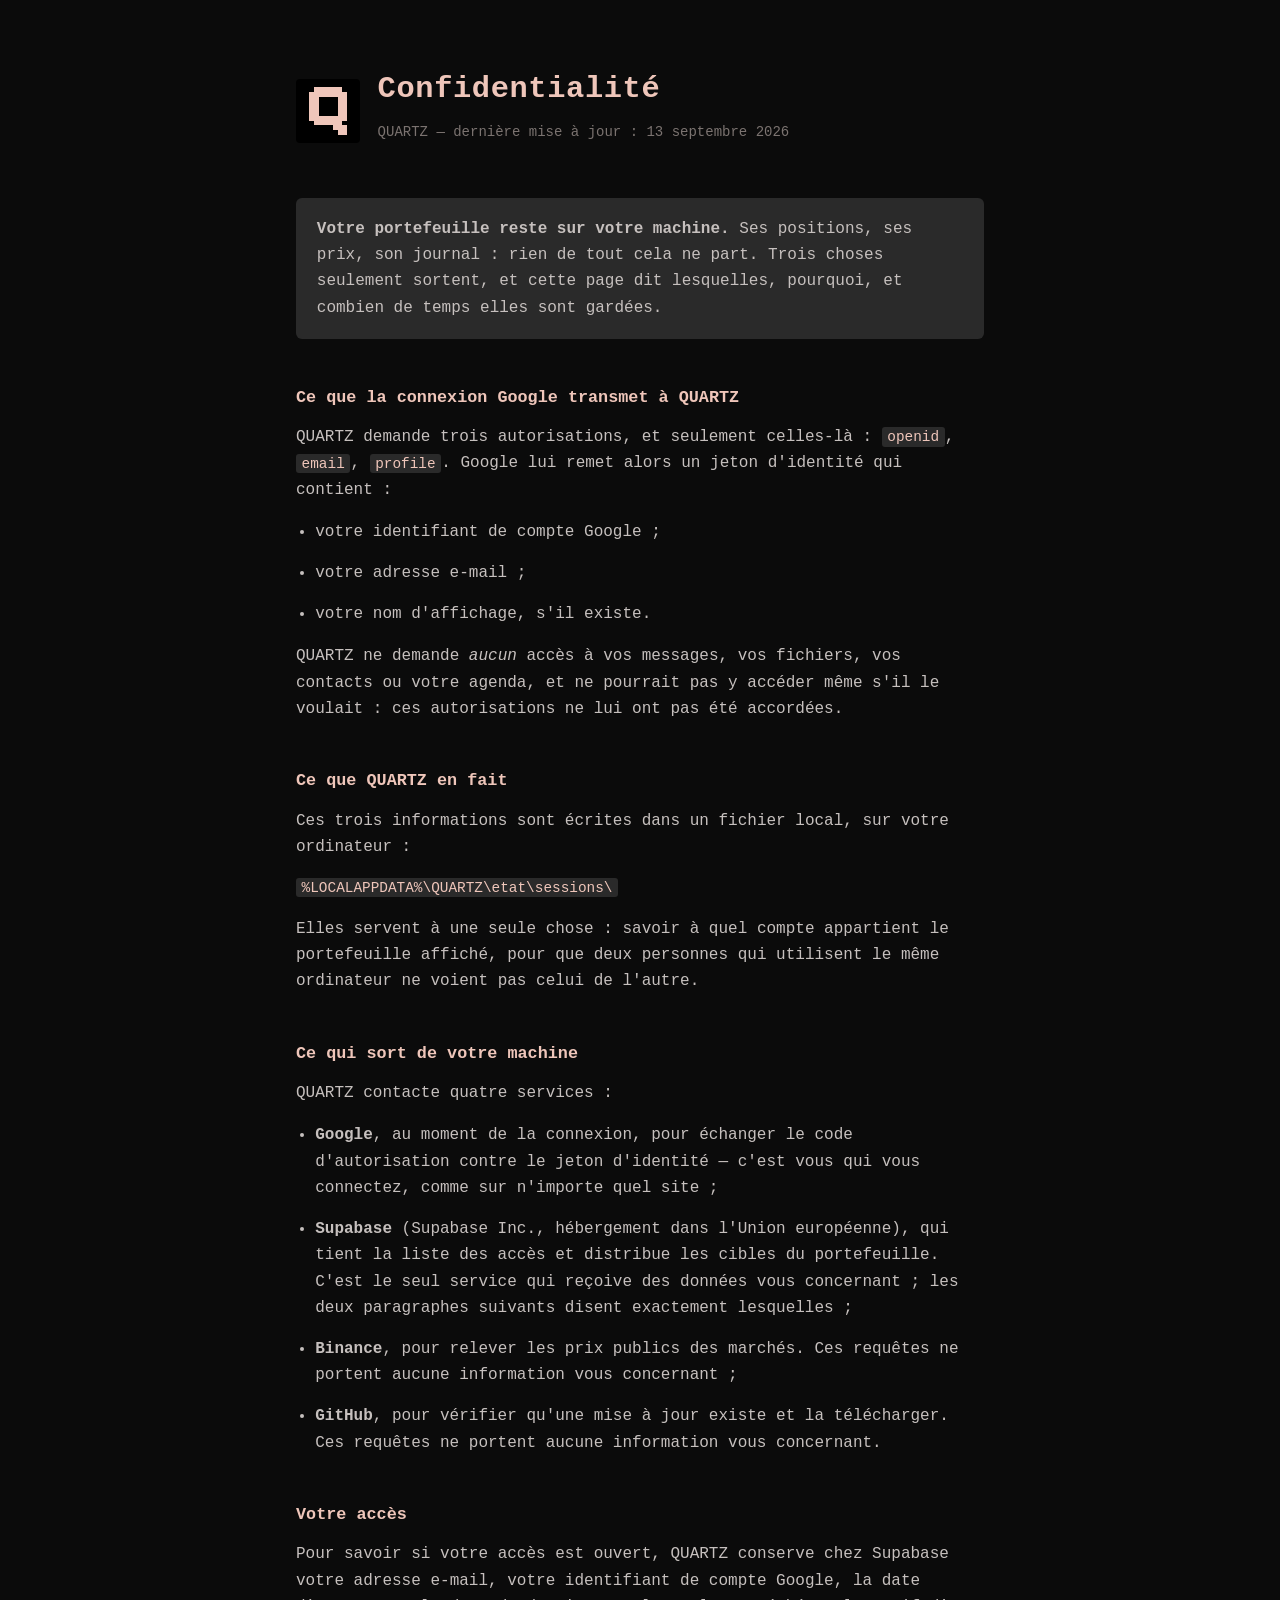
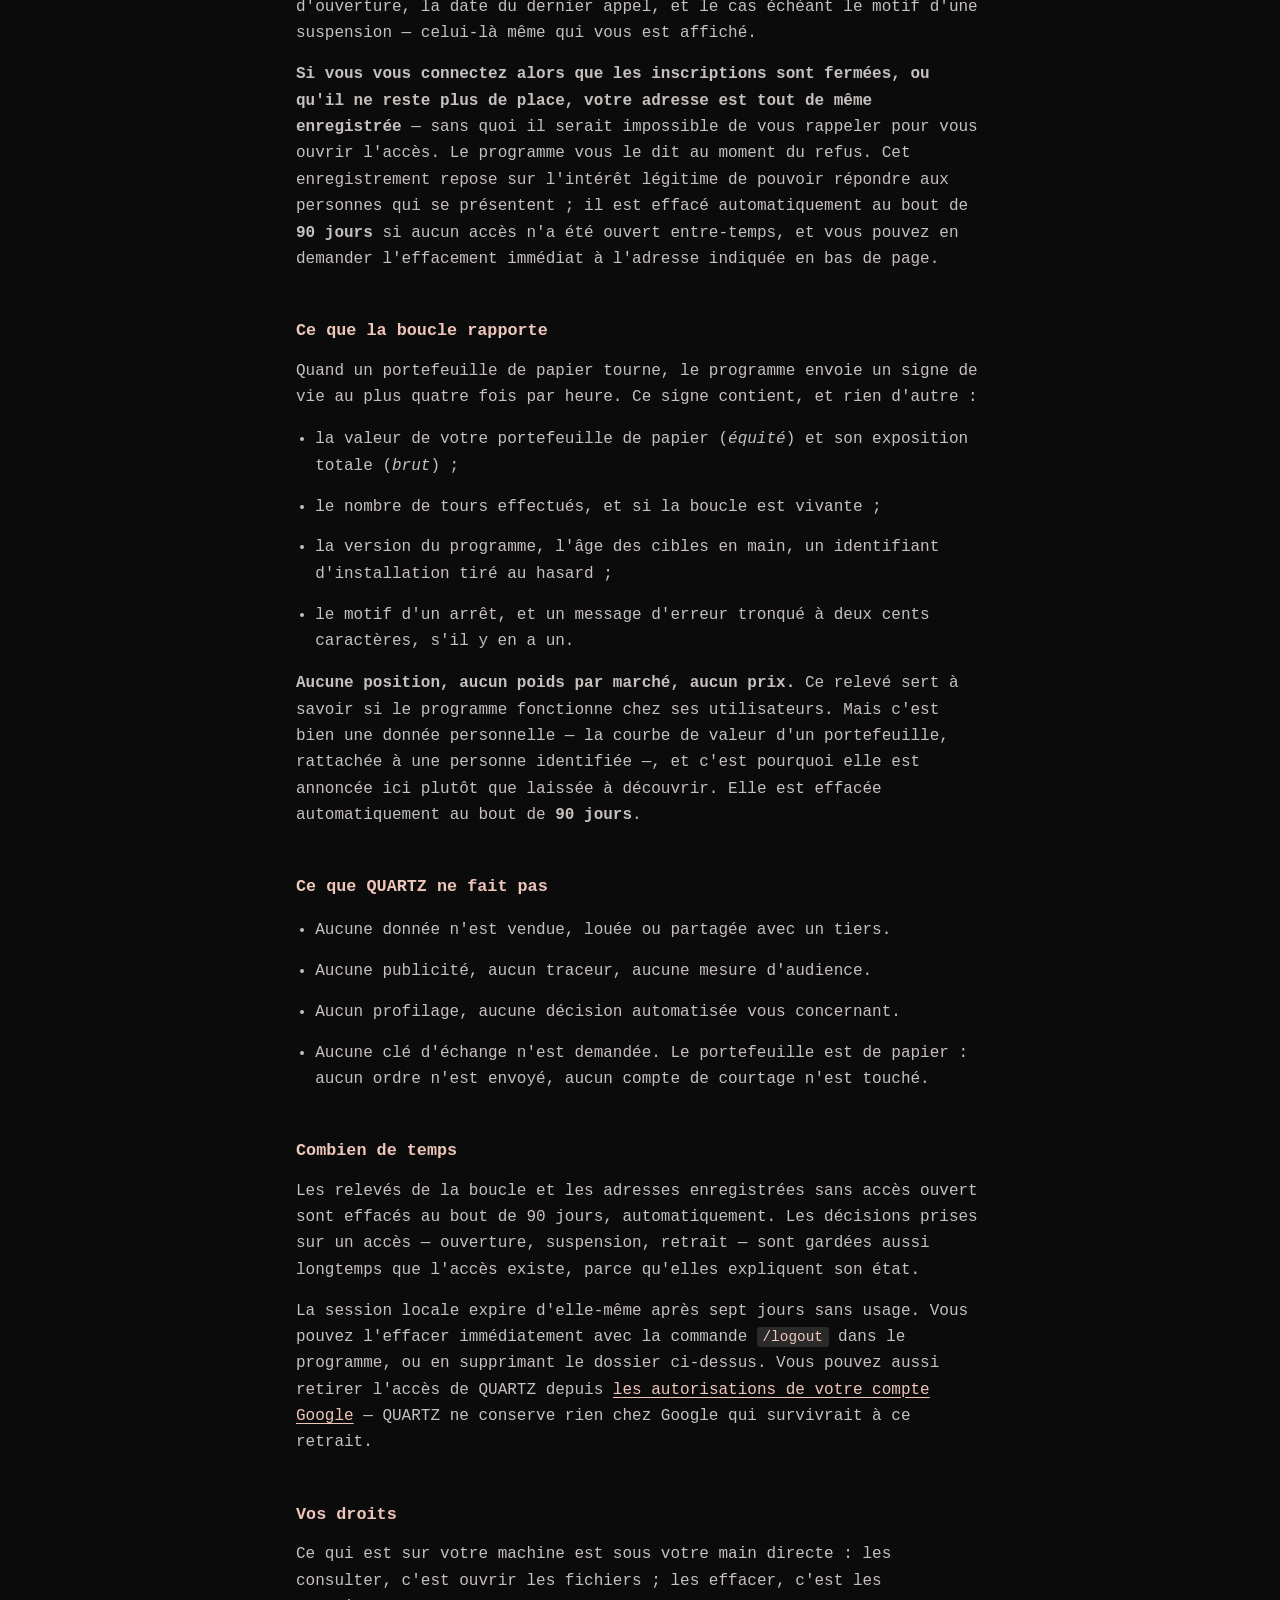
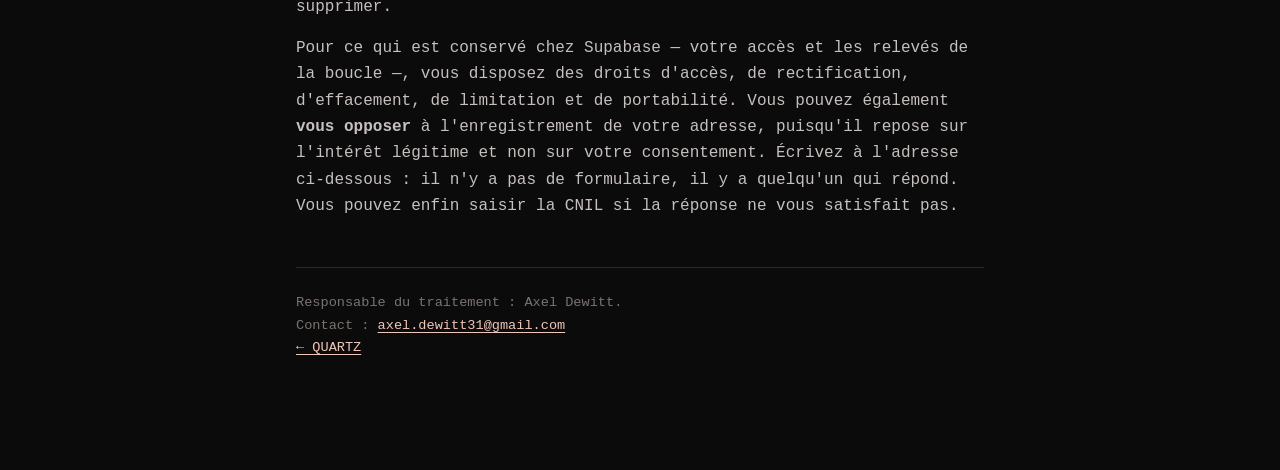
==== docs/confidentialite.html @ fc810172 "docs: publier l'accueil et la confidentialite pour l'ecran Google Google refuse de passer l'applicat" ====
<!doctype html>
<html lang="fr">
<head>
<meta charset="utf-8">
<meta name="viewport" content="width=device-width, initial-scale=1">
<title>QUARTZ — politique de confidentialité</title>
<link rel="icon" href="q.png">
<link rel="stylesheet" href="_socle.css">
</head>
<body>
<main>

  <div class="marque">
    <img src="q.png" alt="">
    <div>
      <h1>Confidentialité</h1>
      <p class="note">QUARTZ — dernière mise à jour : 13 septembre 2026</p>
    </div>
  </div>

  <div class="bloc">
    <p><strong>Votre portefeuille reste sur votre machine.</strong> Ses
    positions, ses prix, son journal : rien de tout cela ne part. Trois choses
    seulement sortent, et cette page dit lesquelles, pourquoi, et combien de
    temps elles sont gardées.</p>
  </div>

  <h2>Ce que la connexion Google transmet à QUARTZ</h2>
  <p>QUARTZ demande trois autorisations, et seulement celles-là :
  <code>openid</code>, <code>email</code>, <code>profile</code>. Google lui
  remet alors un jeton d'identité qui contient :</p>
  <ul>
    <li>votre identifiant de compte Google ;</li>
    <li>votre adresse e-mail ;</li>
    <li>votre nom d'affichage, s'il existe.</li>
  </ul>
  <p>QUARTZ ne demande <em>aucun</em> accès à vos messages, vos fichiers, vos
  contacts ou votre agenda, et ne pourrait pas y accéder même s'il le voulait :
  ces autorisations ne lui ont pas été accordées.</p>

  <h2>Ce que QUARTZ en fait</h2>
  <p>Ces trois informations sont écrites dans un fichier local, sur votre
  ordinateur :</p>
  <p><code>%LOCALAPPDATA%\QUARTZ\etat\sessions\</code></p>
  <p>Elles servent à une seule chose : savoir à quel compte appartient le
  portefeuille affiché, pour que deux personnes qui utilisent le même
  ordinateur ne voient pas celui de l'autre.</p>

  <h2>Ce qui sort de votre machine</h2>
  <p>QUARTZ contacte quatre services :</p>
  <ul>
    <li><strong>Google</strong>, au moment de la connexion, pour échanger le
    code d'autorisation contre le jeton d'identité — c'est vous qui vous
    connectez, comme sur n'importe quel site ;</li>
    <li><strong>Supabase</strong> (Supabase Inc., hébergement dans l'Union
    européenne), qui tient la liste des accès et distribue les cibles du
    portefeuille. C'est le seul service qui reçoive des données vous
    concernant ; les deux paragraphes suivants disent exactement
    lesquelles ;</li>
    <li><strong>Binance</strong>, pour relever les prix publics des marchés.
    Ces requêtes ne portent aucune information vous concernant ;</li>
    <li><strong>GitHub</strong>, pour vérifier qu'une mise à jour existe et la
    télécharger. Ces requêtes ne portent aucune information vous concernant.</li>
  </ul>

  <h2>Votre accès</h2>
  <p>Pour savoir si votre accès est ouvert, QUARTZ conserve chez Supabase votre
  adresse e-mail, votre identifiant de compte Google, la date d'ouverture, la
  date du dernier appel, et le cas échéant le motif d'une suspension — celui-là
  même qui vous est affiché.</p>
  <p><strong>Si vous vous connectez alors que les inscriptions sont fermées, ou
  qu'il ne reste plus de place, votre adresse est tout de même enregistrée</strong>
  — sans quoi il serait impossible de vous rappeler pour vous ouvrir l'accès.
  Le programme vous le dit au moment du refus. Cet enregistrement repose sur
  l'intérêt légitime de pouvoir répondre aux personnes qui se présentent ; il
  est effacé automatiquement au bout de <strong>90 jours</strong> si aucun accès
  n'a été ouvert entre-temps, et vous pouvez en demander l'effacement immédiat à
  l'adresse indiquée en bas de page.</p>

  <h2>Ce que la boucle rapporte</h2>
  <p>Quand un portefeuille de papier tourne, le programme envoie un signe de vie
  au plus quatre fois par heure. Ce signe contient, et rien d'autre :</p>
  <ul>
    <li>la valeur de votre portefeuille de papier (<em>équité</em>) et son
    exposition totale (<em>brut</em>) ;</li>
    <li>le nombre de tours effectués, et si la boucle est vivante ;</li>
    <li>la version du programme, l'âge des cibles en main, un identifiant
    d'installation tiré au hasard ;</li>
    <li>le motif d'un arrêt, et un message d'erreur tronqué à deux cents
    caractères, s'il y en a un.</li>
  </ul>
  <p><strong>Aucune position, aucun poids par marché, aucun prix.</strong>
  Ce relevé sert à savoir si le programme fonctionne chez ses utilisateurs.
  Mais c'est bien une donnée personnelle — la courbe de valeur d'un
  portefeuille, rattachée à une personne identifiée —, et c'est pourquoi elle
  est annoncée ici plutôt que laissée à découvrir. Elle est effacée
  automatiquement au bout de <strong>90 jours</strong>.</p>

  <h2>Ce que QUARTZ ne fait pas</h2>
  <ul>
    <li>Aucune donnée n'est vendue, louée ou partagée avec un tiers.</li>
    <li>Aucune publicité, aucun traceur, aucune mesure d'audience.</li>
    <li>Aucun profilage, aucune décision automatisée vous concernant.</li>
    <li>Aucune clé d'échange n'est demandée. Le portefeuille est de papier :
    aucun ordre n'est envoyé, aucun compte de courtage n'est touché.</li>
  </ul>

  <h2>Combien de temps</h2>
  <p>Les relevés de la boucle et les adresses enregistrées sans accès ouvert
  sont effacés au bout de 90 jours, automatiquement. Les décisions prises sur un
  accès — ouverture, suspension, retrait — sont gardées aussi longtemps que
  l'accès existe, parce qu'elles expliquent son état.</p>
  <p>La session locale expire d'elle-même après sept jours sans usage. Vous
  pouvez l'effacer immédiatement avec la commande <code>/logout</code> dans le
  programme, ou en supprimant le dossier ci-dessus. Vous pouvez aussi retirer
  l'accès de QUARTZ depuis
  <a href="https://myaccount.google.com/permissions">les autorisations de votre
  compte Google</a> — QUARTZ ne conserve rien chez Google qui survivrait à ce
  retrait.</p>

  <h2>Vos droits</h2>
  <p>Ce qui est sur votre machine est sous votre main directe : les consulter,
  c'est ouvrir les fichiers ; les effacer, c'est les supprimer.</p>
  <p>Pour ce qui est conservé chez Supabase — votre accès et les relevés de la
  boucle —, vous disposez des droits d'accès, de rectification, d'effacement,
  de limitation et de portabilité. Vous pouvez également
  <strong>vous opposer</strong> à l'enregistrement de votre adresse, puisqu'il
  repose sur l'intérêt légitime et non sur votre consentement. Écrivez à
  l'adresse ci-dessous : il n'y a pas de formulaire, il y a quelqu'un qui
  répond. Vous pouvez enfin saisir la CNIL si la réponse ne vous satisfait
  pas.</p>

  <hr>
  <footer>
    <p>Responsable du traitement : Axel Dewitt.<br>
    Contact : <a href="mailto:axel.dewitt31@gmail.com">axel.dewitt31@gmail.com</a><br>
    <a href="index.html">← QUARTZ</a></p>
  </footer>

</main>
</body>
</html>
---- docs/_socle.css ----
/* La charte du programme, telle quelle : quartz/charte.py.
   Une page qui ne ressemble pas a l'application ferait douter qu'elle vienne
   de la meme main — et c'est precisement ce qu'un ecran de consentement sert
   a etablir. */
:root {
  --quartz: #efc6ba;   /* accent unique */
  --texte:  #c6c0be;   /* corps — gris chaud, jamais du blanc pur */
  --attenue:#7b7370;   /* libelles, dates, notes */
  --ardoise:#2a2a2a;   /* surface, la seule teinte neutre */
  --fond:   #0b0b0b;
}
* { box-sizing: border-box; }
body {
  margin: 0;
  background: var(--fond);
  color: var(--texte);
  font: 16px/1.65 ui-monospace, "Cascadia Mono", "SF Mono", Menlo, Consolas, monospace;
  -webkit-font-smoothing: antialiased;
}
main { max-width: 46rem; margin: 0 auto; padding: 4rem 1.5rem 6rem; }
a { color: var(--quartz); text-underline-offset: 3px; }
a:hover { text-decoration-thickness: 2px; }
h1 { color: var(--quartz); font-size: 1.9rem; letter-spacing: .02em; margin: 0 0 .4rem; }
h2 { color: var(--quartz); font-size: 1.05rem; margin: 2.8rem 0 .8rem; font-weight: 600; }
p, li { margin: 0 0 .9rem; }
ul { padding-left: 1.2rem; }
code { color: var(--quartz); background: var(--ardoise); padding: .1rem .35rem; border-radius: 3px; font-size: .9em; }
.note { color: var(--attenue); font-size: .875rem; }
.marque { display: flex; align-items: center; gap: 1.1rem; margin-bottom: 2.5rem; }
.marque img { width: 64px; height: 64px; image-rendering: pixelated; border-radius: 4px; }
.bloc { background: var(--ardoise); border-radius: 6px; padding: 1.1rem 1.3rem; margin: 1.6rem 0; }
.bloc p:last-child { margin-bottom: 0; }
hr { border: 0; border-top: 1px solid var(--ardoise); margin: 3rem 0 1.5rem; }
footer { color: var(--attenue); font-size: .85rem; }
@media (prefers-color-scheme: light) { /* la page assume son fond sombre */ }
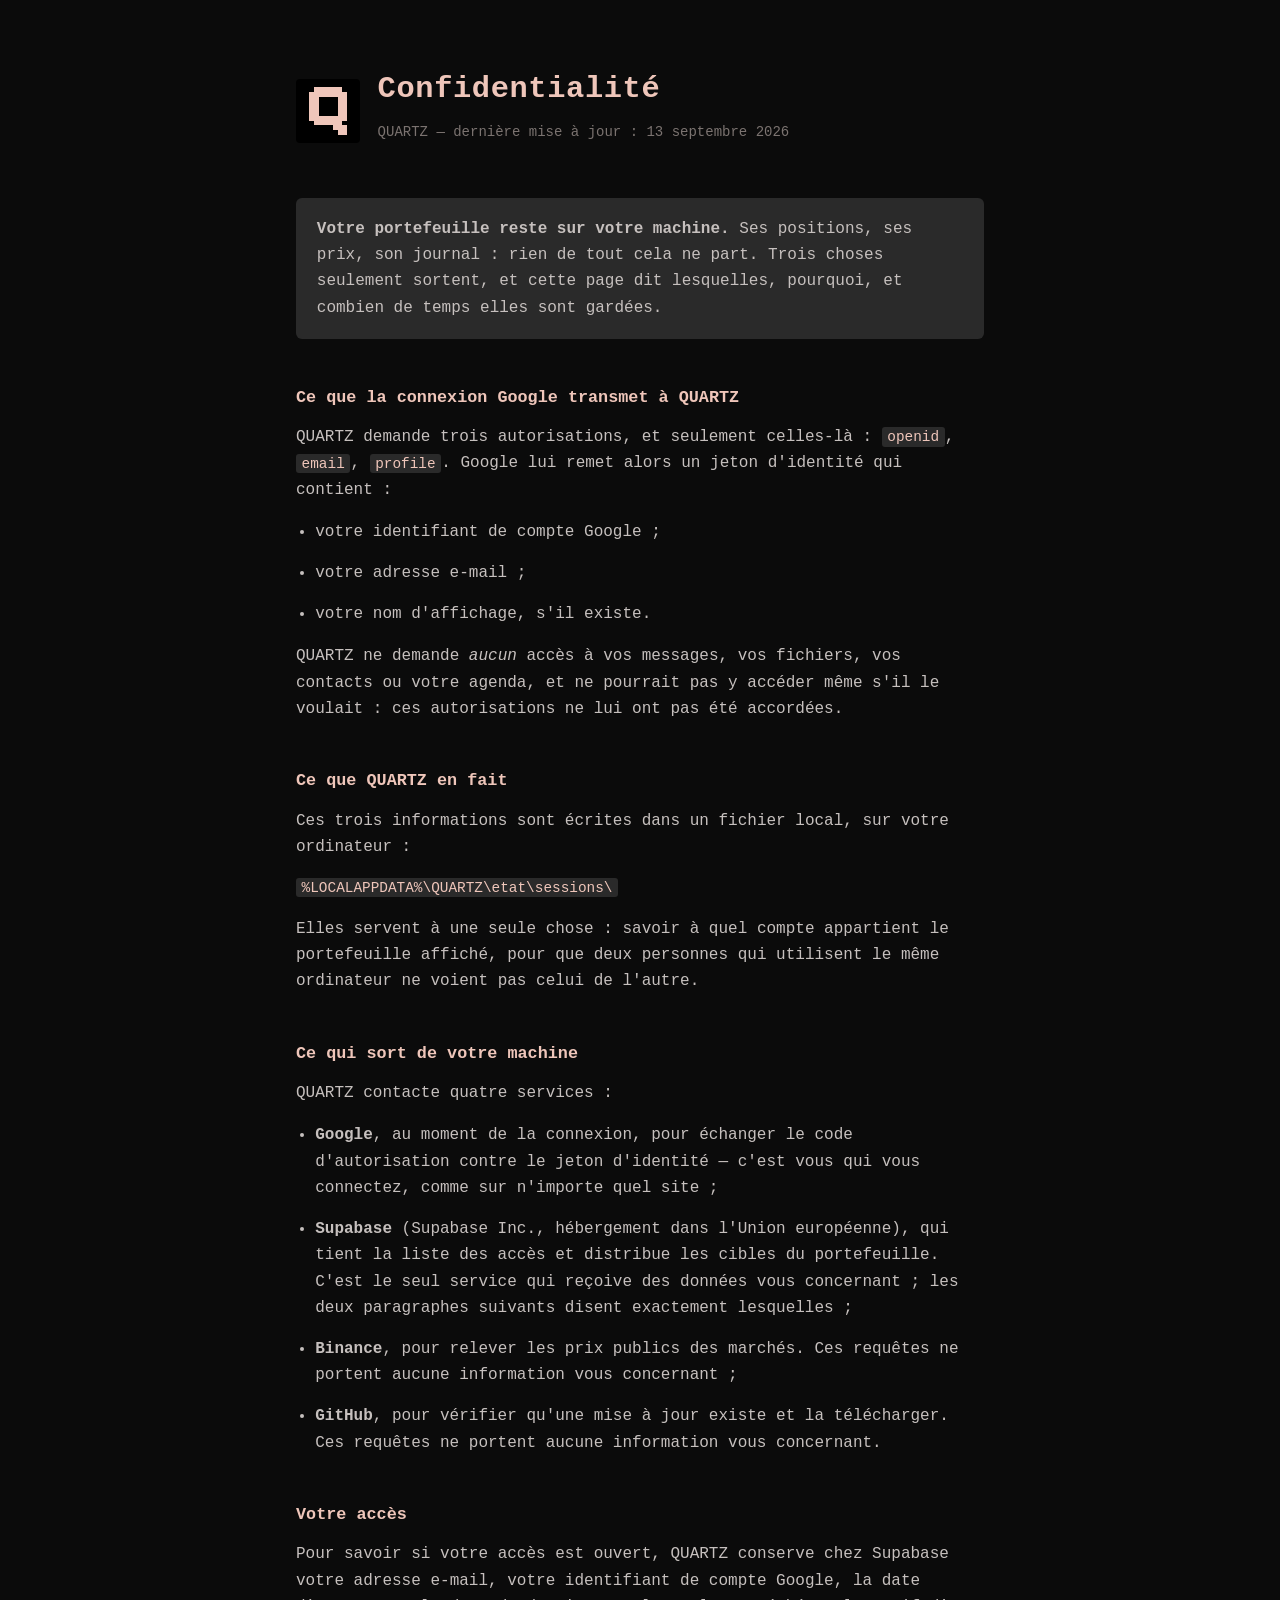
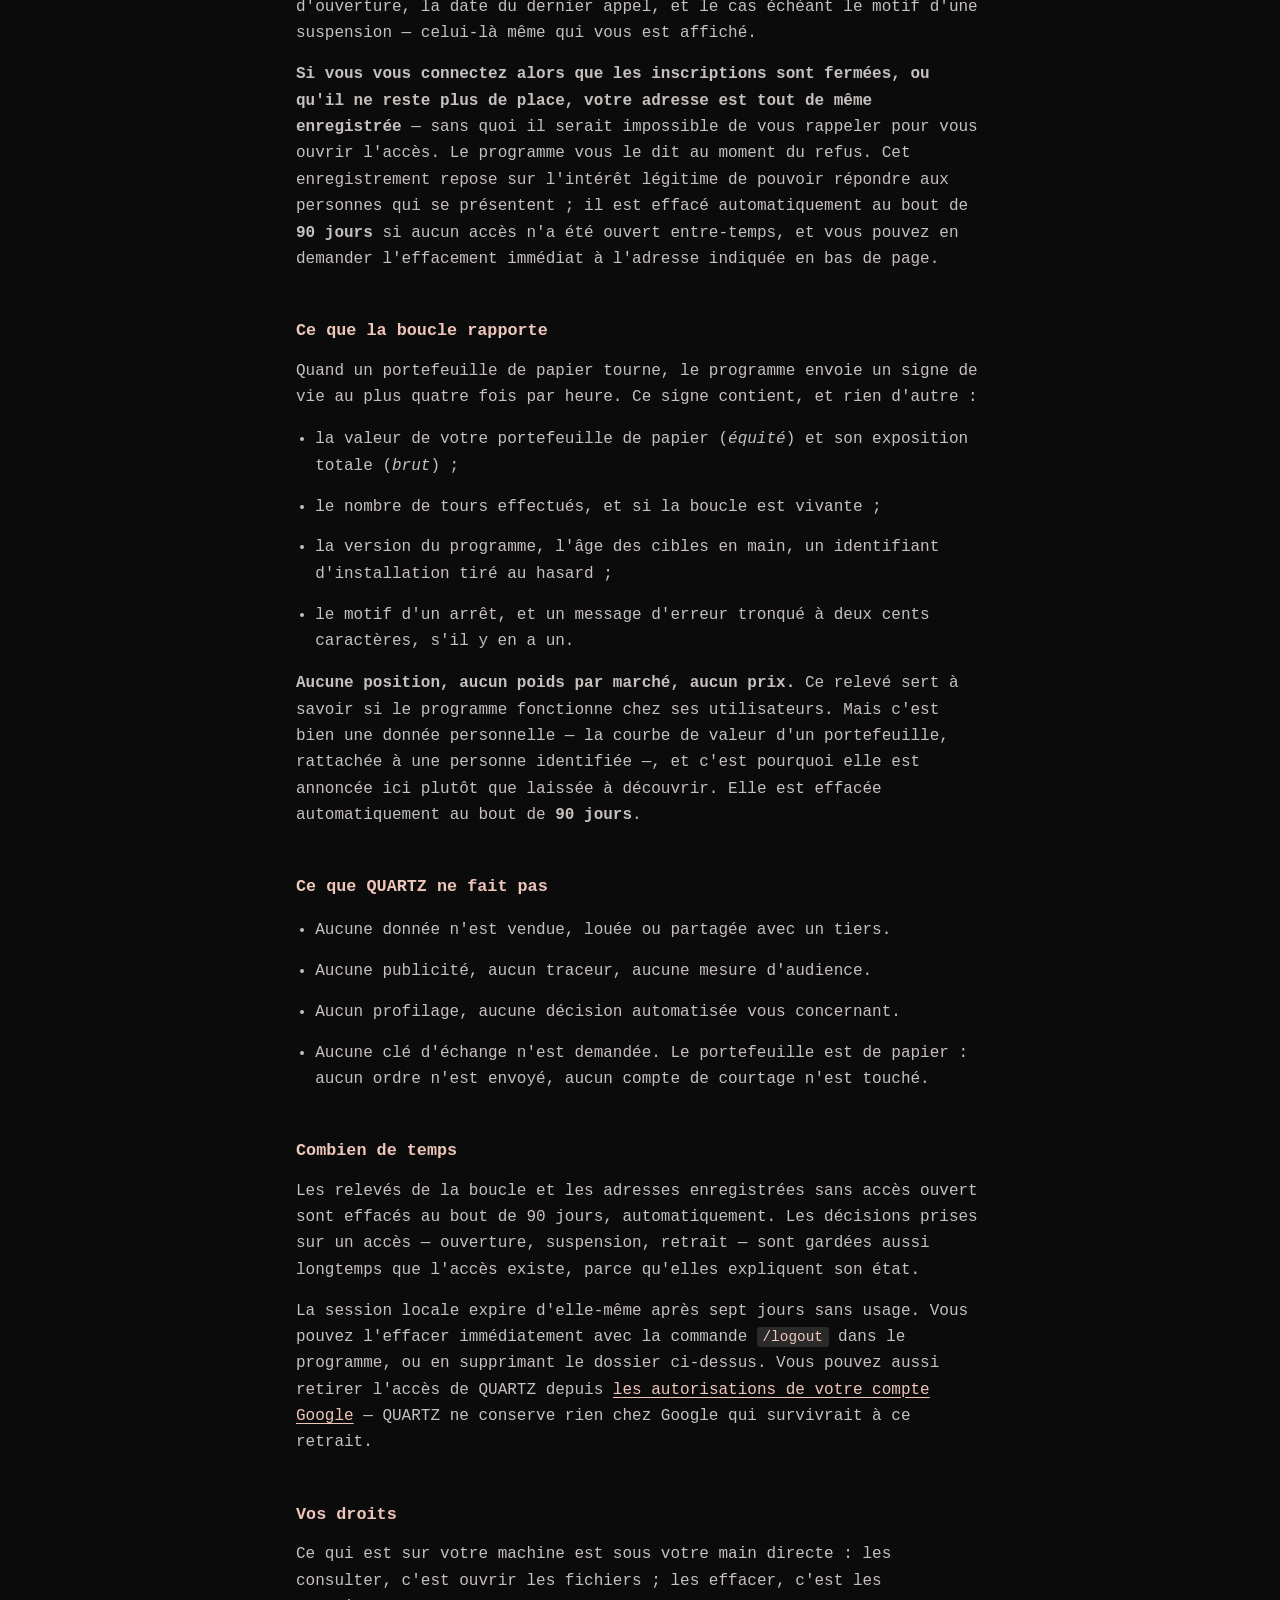
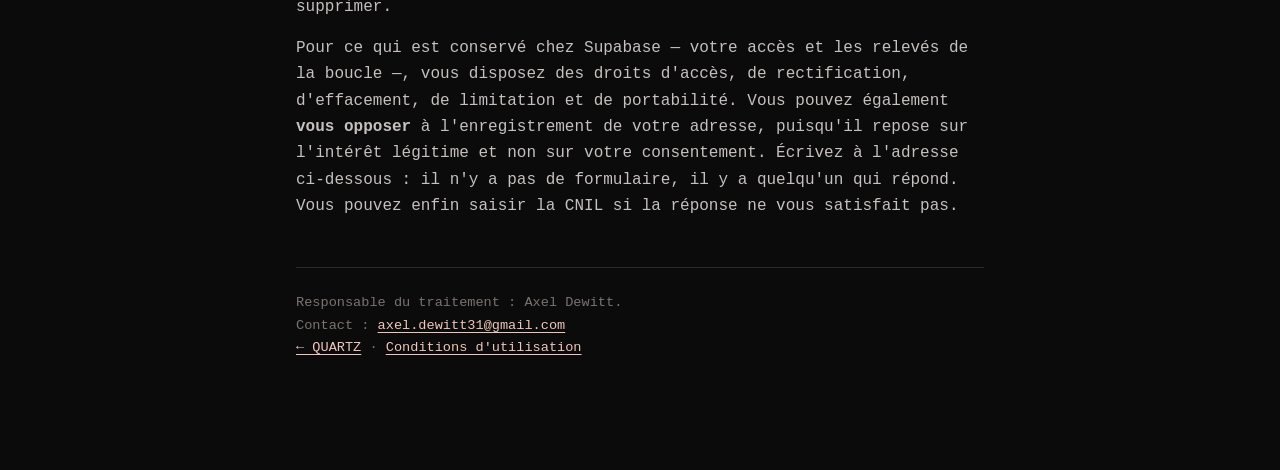
==== commit 937a5547: "docs: ecrire les conditions d'utilisation, que Google exige aussi Le bouton de publication restait g" ====
--- a/docs/confidentialite.html
+++ b/docs/confidentialite.html
@@ -134,7 +134,8 @@
   <footer>
     <p>Responsable du traitement : Axel Dewitt.<br>
     Contact : <a href="mailto:axel.dewitt31@gmail.com">axel.dewitt31@gmail.com</a><br>
-    <a href="index.html">← QUARTZ</a></p>
+    <a href="index.html">← QUARTZ</a> ·
+    <a href="conditions.html">Conditions d'utilisation</a></p>
   </footer>
 
 </main>
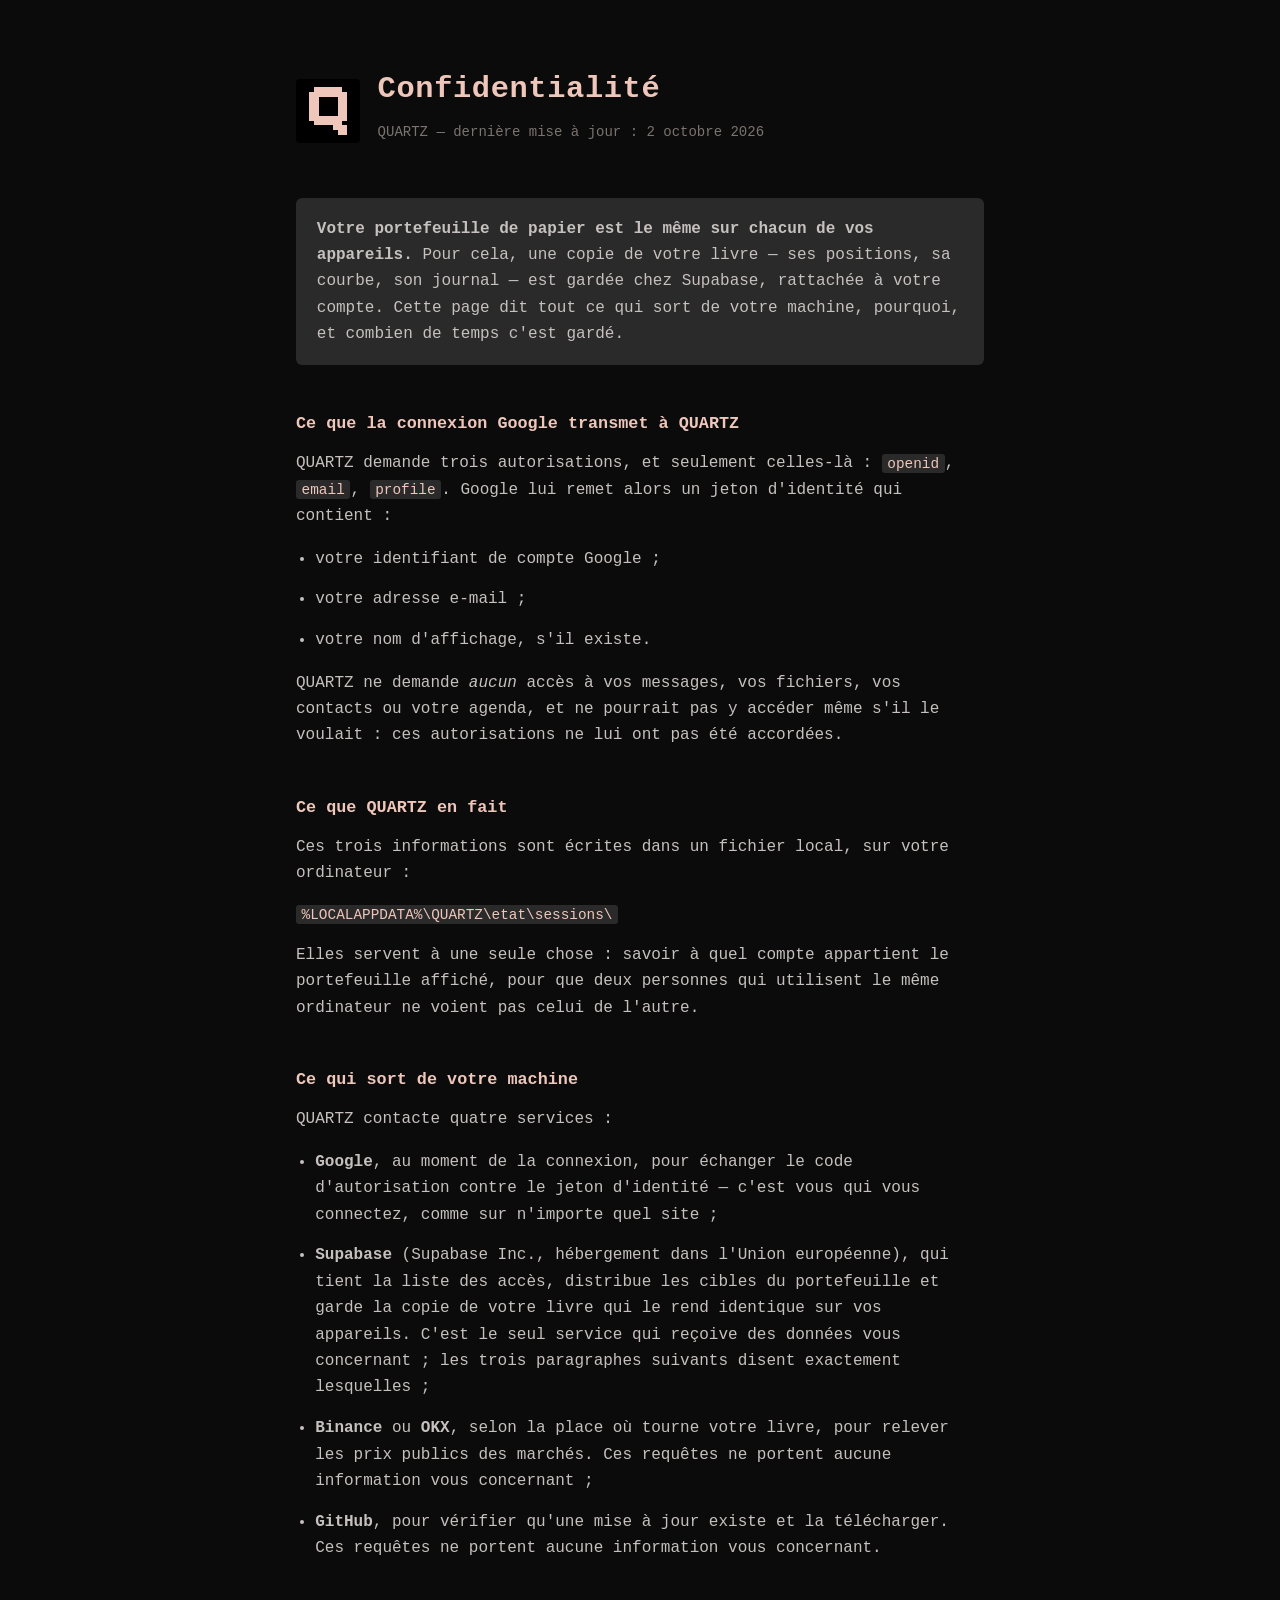
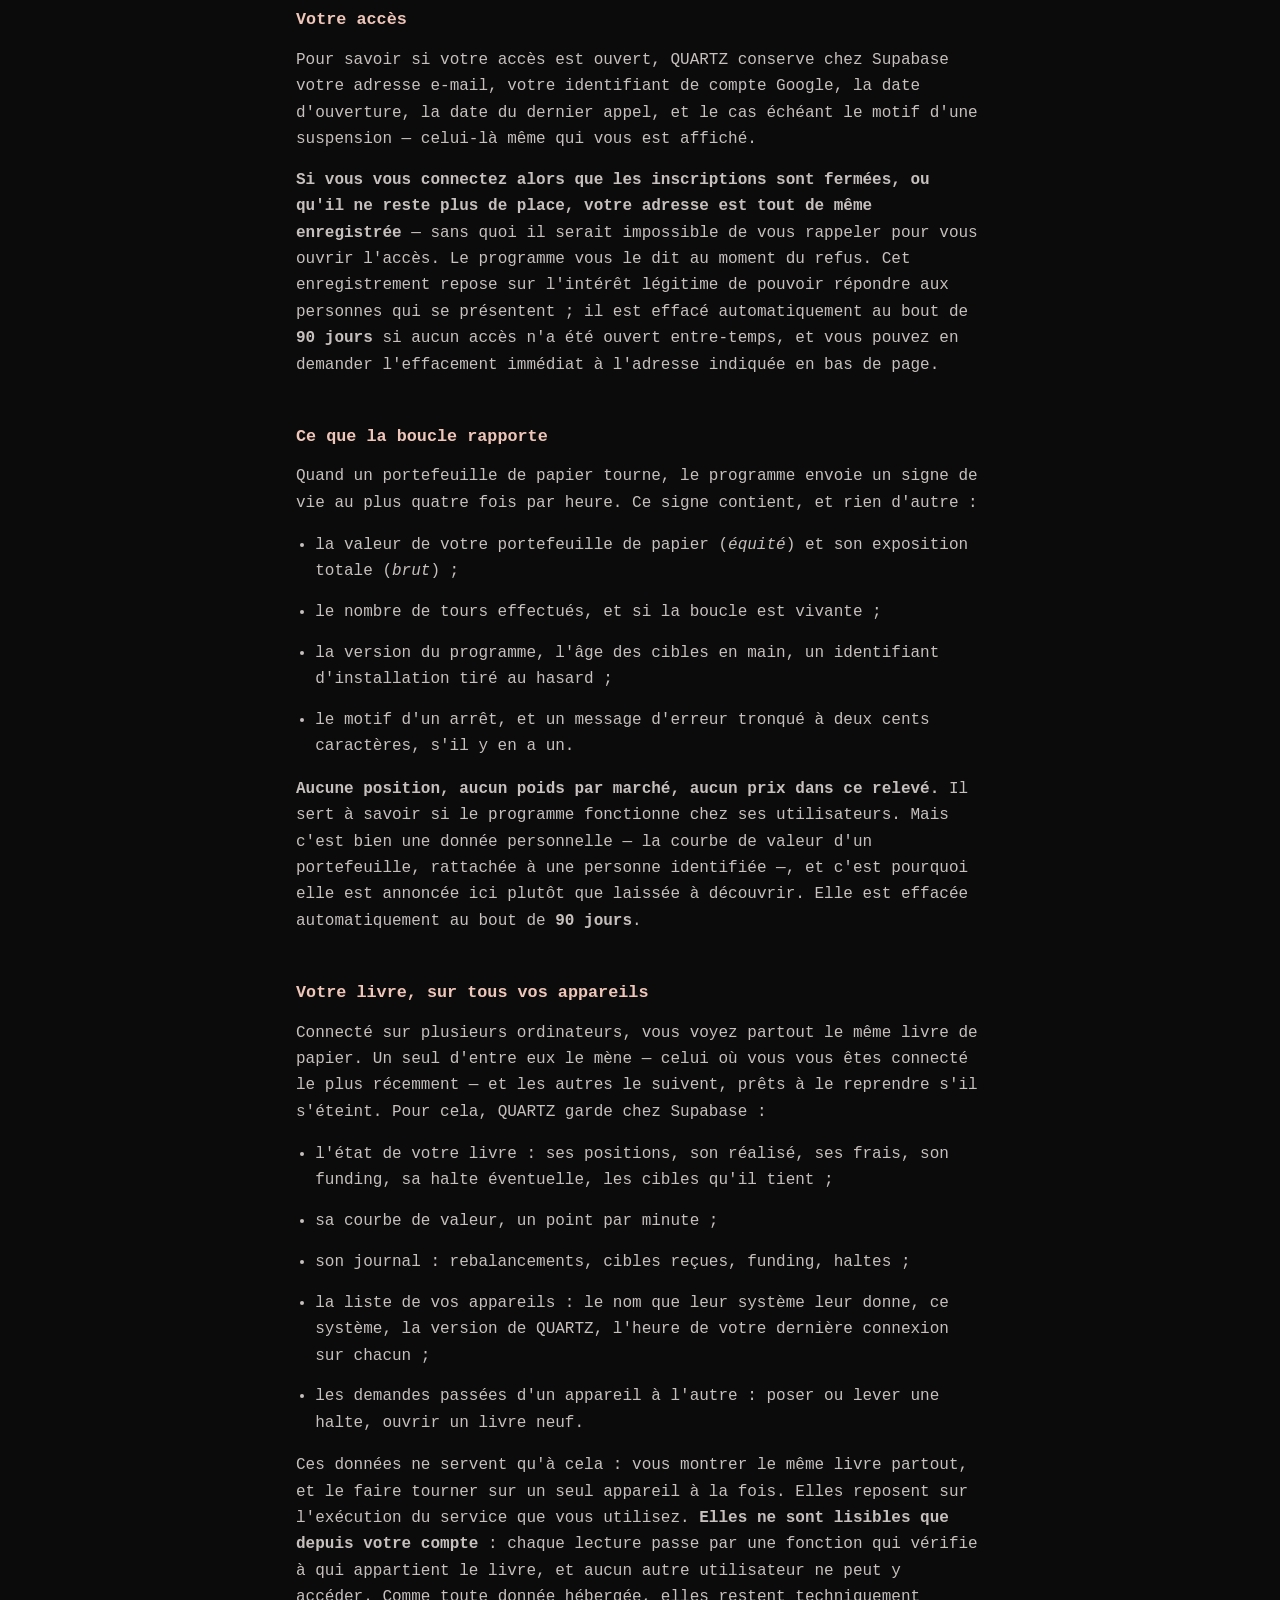
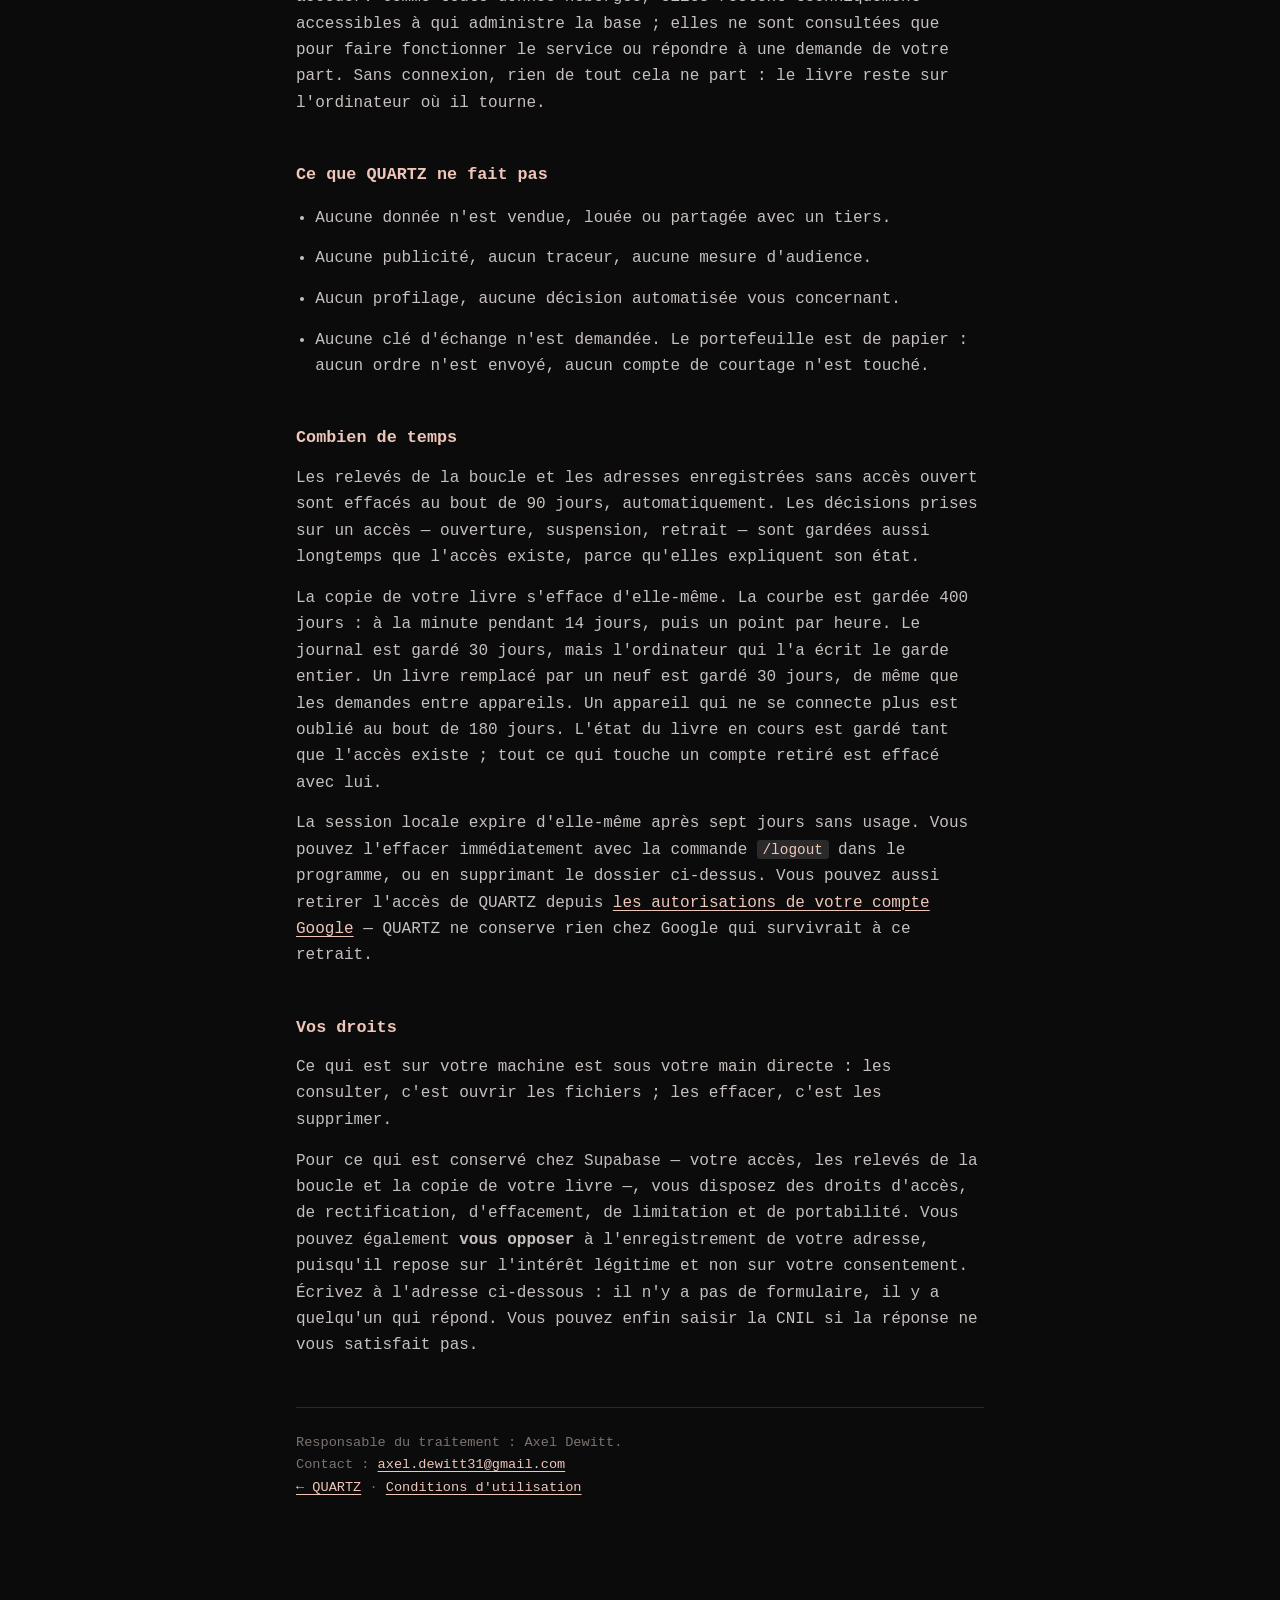
==== commit 7ad7268a: "docs: la confidentialite dit ce que contient la copie du livre, et combien de temps (1.6.0)" ====
--- a/docs/confidentialite.html
+++ b/docs/confidentialite.html
@@ -14,15 +14,16 @@
     <img src="q.png" alt="">
     <div>
       <h1>Confidentialité</h1>
-      <p class="note">QUARTZ — dernière mise à jour : 13 septembre 2026</p>
+      <p class="note">QUARTZ — dernière mise à jour : 2 octobre 2026</p>
     </div>
   </div>
 
   <div class="bloc">
-    <p><strong>Votre portefeuille reste sur votre machine.</strong> Ses
-    positions, ses prix, son journal : rien de tout cela ne part. Trois choses
-    seulement sortent, et cette page dit lesquelles, pourquoi, et combien de
-    temps elles sont gardées.</p>
+    <p><strong>Votre portefeuille de papier est le même sur chacun de vos
+    appareils.</strong> Pour cela, une copie de votre livre — ses positions, sa
+    courbe, son journal — est gardée chez Supabase, rattachée à votre compte.
+    Cette page dit tout ce qui sort de votre machine, pourquoi, et combien de
+    temps c'est gardé.</p>
   </div>
 
   <h2>Ce que la connexion Google transmet à QUARTZ</h2>
@@ -53,12 +54,13 @@
     code d'autorisation contre le jeton d'identité — c'est vous qui vous
     connectez, comme sur n'importe quel site ;</li>
     <li><strong>Supabase</strong> (Supabase Inc., hébergement dans l'Union
-    européenne), qui tient la liste des accès et distribue les cibles du
-    portefeuille. C'est le seul service qui reçoive des données vous
-    concernant ; les deux paragraphes suivants disent exactement
-    lesquelles ;</li>
-    <li><strong>Binance</strong>, pour relever les prix publics des marchés.
-    Ces requêtes ne portent aucune information vous concernant ;</li>
+    européenne), qui tient la liste des accès, distribue les cibles du
+    portefeuille et garde la copie de votre livre qui le rend identique sur vos
+    appareils. C'est le seul service qui reçoive des données vous concernant ;
+    les trois paragraphes suivants disent exactement lesquelles ;</li>
+    <li><strong>Binance</strong> ou <strong>OKX</strong>, selon la place où
+    tourne votre livre, pour relever les prix publics des marchés. Ces requêtes
+    ne portent aucune information vous concernant ;</li>
     <li><strong>GitHub</strong>, pour vérifier qu'une mise à jour existe et la
     télécharger. Ces requêtes ne portent aucune information vous concernant.</li>
   </ul>
@@ -89,12 +91,39 @@
     <li>le motif d'un arrêt, et un message d'erreur tronqué à deux cents
     caractères, s'il y en a un.</li>
   </ul>
-  <p><strong>Aucune position, aucun poids par marché, aucun prix.</strong>
-  Ce relevé sert à savoir si le programme fonctionne chez ses utilisateurs.
+  <p><strong>Aucune position, aucun poids par marché, aucun prix dans ce
+  relevé.</strong> Il sert à savoir si le programme fonctionne chez ses
+  utilisateurs.
   Mais c'est bien une donnée personnelle — la courbe de valeur d'un
   portefeuille, rattachée à une personne identifiée —, et c'est pourquoi elle
   est annoncée ici plutôt que laissée à découvrir. Elle est effacée
   automatiquement au bout de <strong>90 jours</strong>.</p>
+
+  <h2>Votre livre, sur tous vos appareils</h2>
+  <p>Connecté sur plusieurs ordinateurs, vous voyez partout le même livre de
+  papier. Un seul d'entre eux le mène — celui où vous vous êtes connecté le plus
+  récemment — et les autres le suivent, prêts à le reprendre s'il s'éteint. Pour
+  cela, QUARTZ garde chez Supabase :</p>
+  <ul>
+    <li>l'état de votre livre : ses positions, son réalisé, ses frais, son
+    funding, sa halte éventuelle, les cibles qu'il tient ;</li>
+    <li>sa courbe de valeur, un point par minute ;</li>
+    <li>son journal : rebalancements, cibles reçues, funding, haltes ;</li>
+    <li>la liste de vos appareils : le nom que leur système leur donne, ce
+    système, la version de QUARTZ, l'heure de votre dernière connexion sur
+    chacun ;</li>
+    <li>les demandes passées d'un appareil à l'autre : poser ou lever une halte,
+    ouvrir un livre neuf.</li>
+  </ul>
+  <p>Ces données ne servent qu'à cela : vous montrer le même livre partout, et
+  le faire tourner sur un seul appareil à la fois. Elles reposent sur
+  l'exécution du service que vous utilisez. <strong>Elles ne sont lisibles que
+  depuis votre compte</strong> : chaque lecture passe par une fonction qui
+  vérifie à qui appartient le livre, et aucun autre utilisateur ne peut y
+  accéder. Comme toute donnée hébergée, elles restent techniquement accessibles
+  à qui administre la base ; elles ne sont consultées que pour faire fonctionner
+  le service ou répondre à une demande de votre part. Sans connexion, rien de
+  tout cela ne part : le livre reste sur l'ordinateur où il tourne.</p>
 
   <h2>Ce que QUARTZ ne fait pas</h2>
   <ul>
@@ -110,6 +139,13 @@
   sont effacés au bout de 90 jours, automatiquement. Les décisions prises sur un
   accès — ouverture, suspension, retrait — sont gardées aussi longtemps que
   l'accès existe, parce qu'elles expliquent son état.</p>
+  <p>La copie de votre livre s'efface d'elle-même. La courbe est gardée 400
+  jours : à la minute pendant 14 jours, puis un point par heure. Le journal est
+  gardé 30 jours, mais l'ordinateur qui l'a écrit le garde entier. Un livre
+  remplacé par un neuf est gardé 30 jours, de même que les demandes entre
+  appareils. Un appareil qui ne se connecte plus est oublié au bout de 180
+  jours. L'état du livre en cours est gardé tant que l'accès existe ; tout ce qui
+  touche un compte retiré est effacé avec lui.</p>
   <p>La session locale expire d'elle-même après sept jours sans usage. Vous
   pouvez l'effacer immédiatement avec la commande <code>/logout</code> dans le
   programme, ou en supprimant le dossier ci-dessus. Vous pouvez aussi retirer
@@ -121,8 +157,9 @@
   <h2>Vos droits</h2>
   <p>Ce qui est sur votre machine est sous votre main directe : les consulter,
   c'est ouvrir les fichiers ; les effacer, c'est les supprimer.</p>
-  <p>Pour ce qui est conservé chez Supabase — votre accès et les relevés de la
-  boucle —, vous disposez des droits d'accès, de rectification, d'effacement,
+  <p>Pour ce qui est conservé chez Supabase — votre accès, les relevés de la
+  boucle et la copie de votre livre —, vous disposez des droits d'accès, de
+  rectification, d'effacement,
   de limitation et de portabilité. Vous pouvez également
   <strong>vous opposer</strong> à l'enregistrement de votre adresse, puisqu'il
   repose sur l'intérêt légitime et non sur votre consentement. Écrivez à
